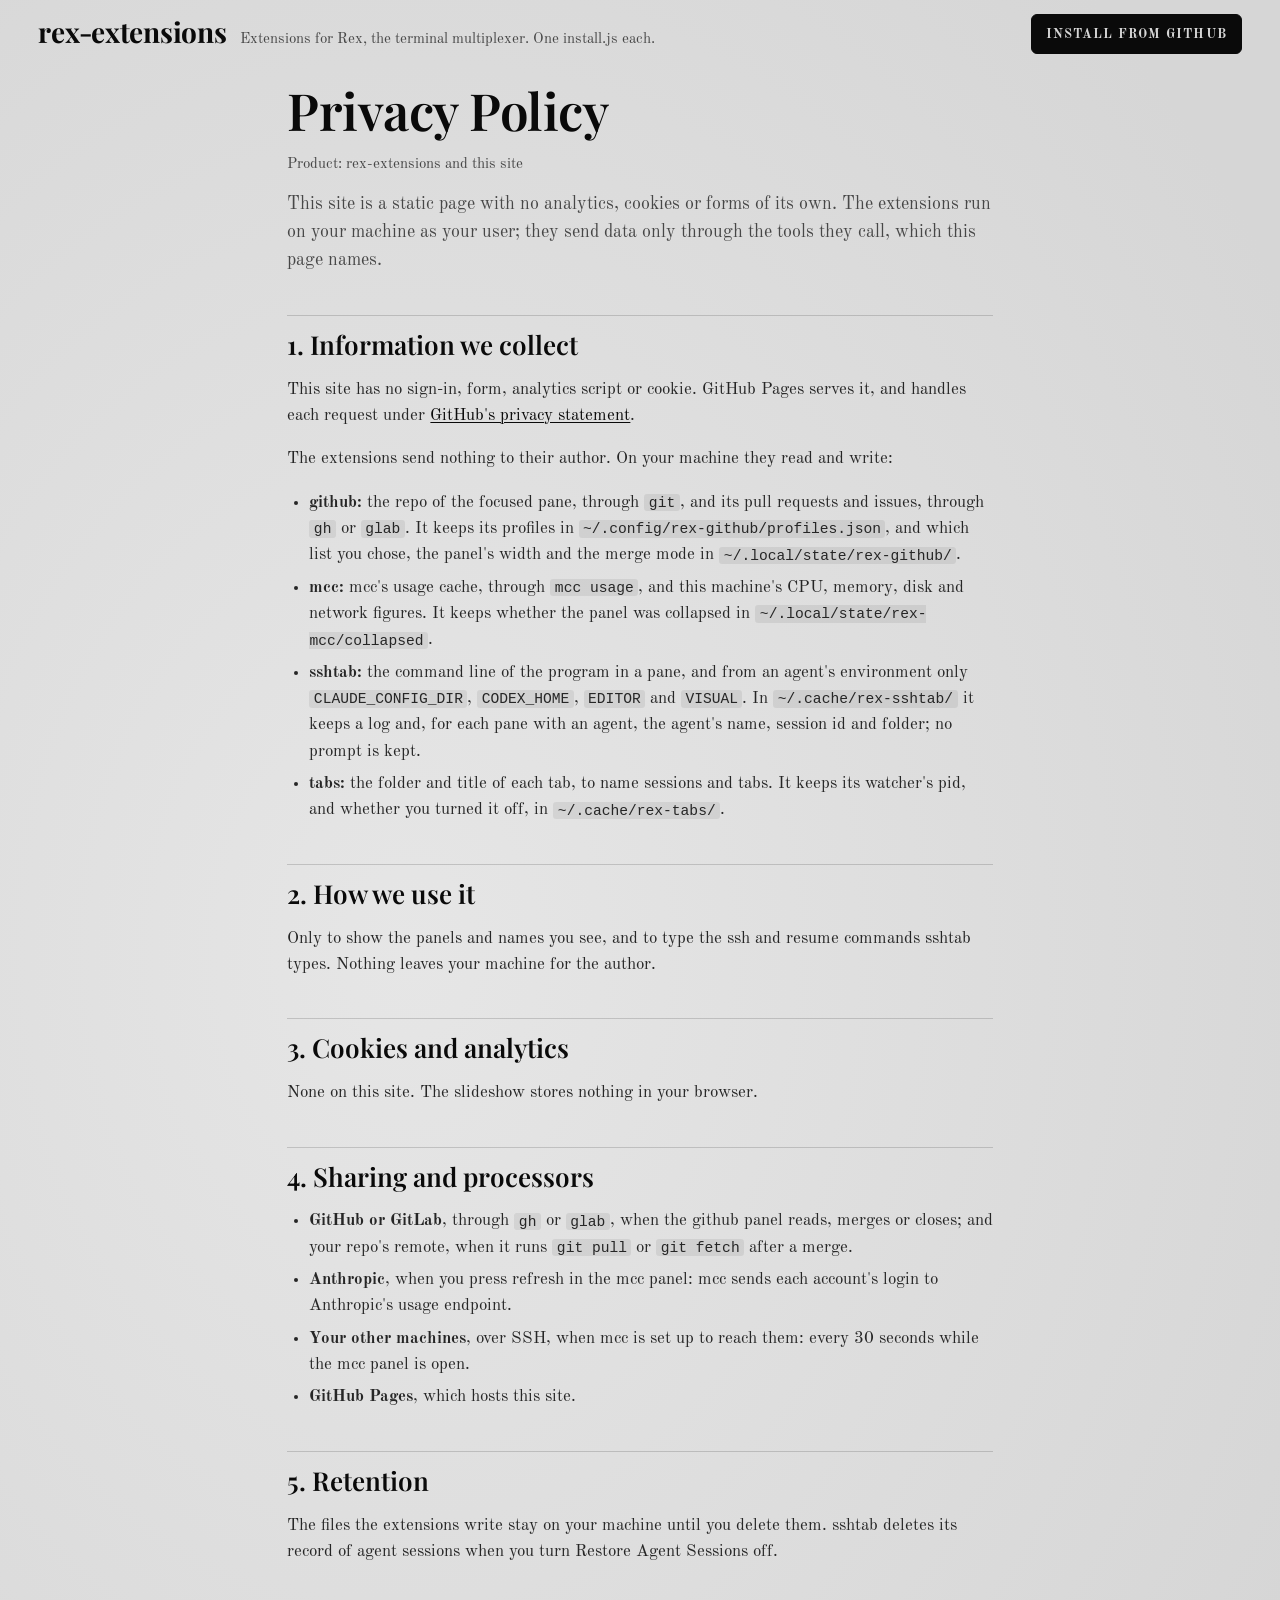
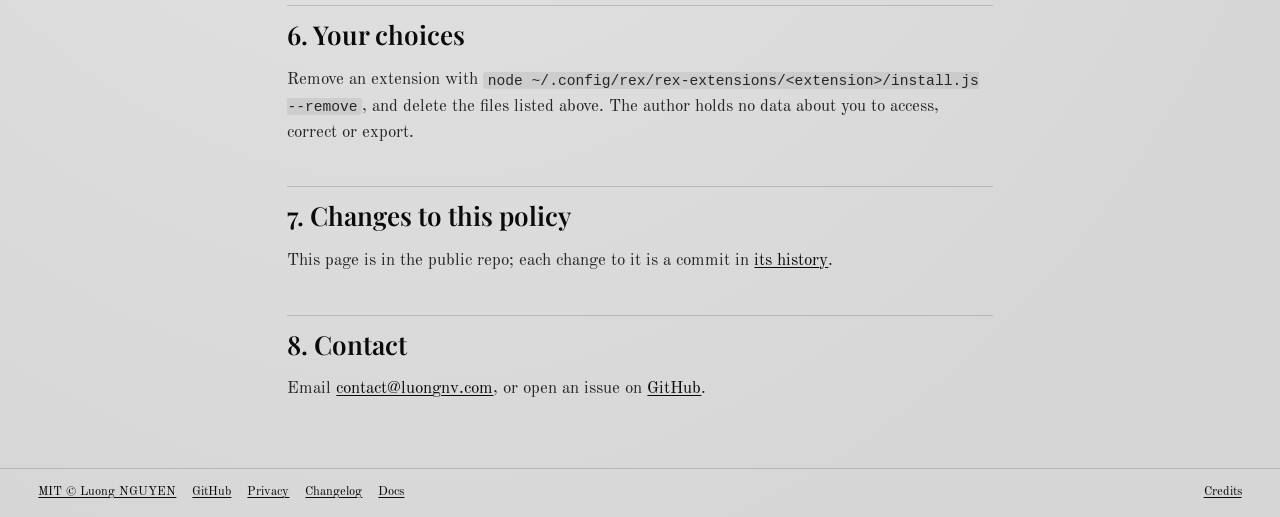
==== landing-page/privacy.html @ 3d594406 "feat(site): landing page slideshow on GitHub Pages A three-slide slideshow in printer-cli's style, e" ====
<!doctype html>
<!-- Draft for legal review: confirm every statement before publishing. -->
<html lang="en" class="doc">
<head>
<meta charset="utf-8">
<meta name="viewport" content="width=device-width, initial-scale=1">
<title>Privacy · rex-extensions</title>
<meta name="description" content="What this site and the rex-extensions read, store and send.">
<meta name="color-scheme" content="light dark">
<meta name="theme-color" content="#d6d6d6" media="(prefers-color-scheme: light)">
<meta name="theme-color" content="#262626" media="(prefers-color-scheme: dark)">
<link rel="icon" href="favicon.svg" type="image/svg+xml">
<link rel="stylesheet" href="styles.css">
</head>
<body>
  <header class="top">
    <div class="brandline">
      <a class="brand" href="index.html">rex-extensions</a>
      <p class="tagline">Extensions for Rex, the terminal multiplexer. One install.js each.</p>
    </div>
    <div class="top-controls">
      <a class="cta" href="https://github.com/luongnv89/rex-extensions#quick-start">Install from GitHub</a>
    </div>
  </header>
  <main class="doc-main">

    <h1>Privacy Policy</h1>
    <p class="meta">Product: rex-extensions and this site</p>
    <p class="lede">This site is a static page with no analytics, cookies or forms of its own. The extensions run on your machine as your user; they send data only through the tools they call, which this page names.</p>

    <h2 id="collect">1. Information we collect</h2>
    <p>This site has no sign-in, form, analytics script or cookie. GitHub Pages serves it, and handles each request under <a href="https://docs.github.com/en/site-policy/privacy-policies/github-general-privacy-statement">GitHub's privacy statement</a>.</p>
    <p>The extensions send nothing to their author. On your machine they read and write:</p>
    <ul>
      <li><strong>github:</strong> the repo of the focused pane, through <code>git</code>, and its pull requests and issues, through <code>gh</code> or <code>glab</code>. It keeps its profiles in <code>~/.config/rex-github/profiles.json</code>, and which list you chose, the panel's width and the merge mode in <code>~/.local/state/rex-github/</code>.</li>
      <li><strong>mcc:</strong> mcc's usage cache, through <code>mcc usage</code>, and this machine's CPU, memory, disk and network figures. It keeps whether the panel was collapsed in <code>~/.local/state/rex-mcc/collapsed</code>.</li>
      <li><strong>sshtab:</strong> the command line of the program in a pane, and from an agent's environment only <code>CLAUDE_CONFIG_DIR</code>, <code>CODEX_HOME</code>, <code>EDITOR</code> and <code>VISUAL</code>. In <code>~/.cache/rex-sshtab/</code> it keeps a log and, for each pane with an agent, the agent's name, session id and folder; no prompt is kept.</li>
      <li><strong>tabs:</strong> the folder and title of each tab, to name sessions and tabs. It keeps its watcher's pid, and whether you turned it off, in <code>~/.cache/rex-tabs/</code>.</li>
    </ul>

    <h2 id="use">2. How we use it</h2>
    <p>Only to show the panels and names you see, and to type the ssh and resume commands sshtab types. Nothing leaves your machine for the author.</p>

    <h2 id="cookies">3. Cookies and analytics</h2>
    <p>None on this site. The slideshow stores nothing in your browser.</p>

    <h2 id="sharing">4. Sharing and processors</h2>
    <ul>
      <li><strong>GitHub or GitLab</strong>, through <code>gh</code> or <code>glab</code>, when the github panel reads, merges or closes; and your repo's remote, when it runs <code>git pull</code> or <code>git fetch</code> after a merge.</li>
      <li><strong>Anthropic</strong>, when you press refresh in the mcc panel: mcc sends each account's login to Anthropic's usage endpoint.</li>
      <li><strong>Your other machines</strong>, over SSH, when mcc is set up to reach them: every 30 seconds while the mcc panel is open.</li>
      <li><strong>GitHub Pages</strong>, which hosts this site.</li>
    </ul>

    <h2 id="retention">5. Retention</h2>
    <p>The files the extensions write stay on your machine until you delete them. sshtab deletes its record of agent sessions when you turn Restore Agent Sessions off.</p>

    <h2 id="choices">6. Your choices</h2>
    <p>Remove an extension with <code>node ~/.config/rex/rex-extensions/&lt;extension&gt;/install.js --remove</code>, and delete the files listed above. The author holds no data about you to access, correct or export.</p>

    <h2 id="changes">7. Changes to this policy</h2>
    <p>This page is in the public repo; each change to it is a commit in <a href="https://github.com/luongnv89/rex-extensions/commits/main/landing-page/privacy.html">its history</a>.</p>

    <h2 id="contact">8. Contact</h2>
    <p>Email <a href="mailto:contact@luongnv.com">contact@luongnv.com</a>, or open an issue on <a href="https://github.com/luongnv89/rex-extensions/issues">GitHub</a>.</p>
  </main>
  <footer class="foot">
    <a href="LICENSE">MIT © Luong NGUYEN</a>
    <a href="https://github.com/luongnv89/rex-extensions">GitHub</a>
    <a href="privacy.html" aria-current="page">Privacy</a>
    <a href="changelog.html">Changelog</a>
    <a href="docs.html">Docs</a>
    <details id="credits" class="credits">
      <summary>Credits</summary>
      <div class="credits-panel" role="group" aria-label="Credits" tabindex="0">
        <p>rex-extensions and this site are under the <a href="LICENSE">MIT licence</a>, © Luong NGUYEN.</p>
        <p>The Rex windows on the slides are simulations drawn in HTML. The repos, people, accounts and numbers in them are examples.</p>
        <p>The fonts are under the SIL OFL 1.1: <a href="fonts/OFL-PlayfairDisplay.txt">Playfair Display</a> and <a href="fonts/OFL-OldStandardTT.txt">Old Standard TT</a>. The design follows the <a href="https://github.com/luongnv89/printer-cli">printer-cli</a> site.</p>
      </div>
    </details>
  </footer>
<script>
  // The credits close on Escape and on a click outside them, as on the slideshow.
  const credits = document.getElementById("credits");
  document.addEventListener("keydown", (e) => { if (e.key === "Escape" && credits.open) { credits.open = false; credits.querySelector("summary").focus(); } });
  document.addEventListener("click", (e) => { if (credits.open && !credits.contains(e.target)) credits.open = false; });
</script>
</body>
</html>
---- landing-page/styles.css ----
/* rex-extensions: the printer-cli light table, reused. Each slide sets a simulated Rex window on a grey mat, with
   the install command and an agent prompt beside it. Every colour is a neutral grey (r = g = b), black or white;
   alpha is used only for shadows, hairlines and tints, so no hue ever appears, inside the terminal too. */

/* Playfair Display for titles and Old Standard TT for text, as on printer-cli's site (SIL OFL, see fonts/). */
@font-face {
  font-family: "Playfair Display";
  src: url("fonts/PlayfairDisplay-Variable.ttf") format("truetype");
  font-weight: 400 900;
  font-display: swap;
}
@font-face {
  font-family: "Old Standard TT";
  src: url("fonts/OldStandard-Regular.ttf") format("truetype");
  font-weight: 400;
  font-display: swap;
}
@font-face {
  font-family: "Old Standard TT";
  src: url("fonts/OldStandard-Bold.ttf") format("truetype");
  font-weight: 700;
  font-display: swap;
}

:root {
  --mat: #d6d6d6;
  --mat-glow: #e6e6e6;
  --ink: #0a0a0a;
  --text: #262626;
  --muted: #474747;
  --hairline: #0a0a0a29;
  --control: #5c5c5c;
  --tint: #0a0a0a12;
  --term: #0a0a0a;
  --term-text: #e0e0e0;
  --term-dim: #949494;
  --term-line: #2e2e2e;
  --term-raise: #1c1c1c;
  --card: #ffffff;
  --card-text: #1a1a1a;
  --card-muted: #4d4d4d;
  --dot: #666666;
  --focus: #0a0a0a;
  --shadow: 0 1px 1px #00000026, 0 8px 16px -6px #00000040, 0 28px 56px -18px #00000066;
  --mono: ui-monospace, SFMono-Regular, Menlo, Consolas, monospace;
  --serif: "Old Standard TT", Georgia, serif;
  --display: "Playfair Display", Georgia, serif;
  --gutter: clamp(16px, 3vw, 40px);
  color-scheme: light dark;
  accent-color: #0a0a0a;
}

@media (prefers-color-scheme: dark) {
  :root {
    --mat: #262626;
    --mat-glow: #303030;
    --ink: #f2f2f2;
    --text: #e0e0e0;
    --muted: #b3b3b3;
    --hairline: #ffffff2e;
    --control: #8c8c8c;
    --tint: #ffffff14;
    --card: #171717;
    --card-text: #ededed;
    --card-muted: #b3b3b3;
    --dot: #8c8c8c;
    --focus: #f2f2f2;
    --shadow: 0 1px 1px #00000066, 0 8px 16px -6px #00000080, 0 28px 56px -18px #000000b3;
    accent-color: #f2f2f2;
  }
}

*, *::before, *::after { box-sizing: border-box; }
[hidden] { display: none !important; }

html, body {
  height: 100%;
  margin: 0;
  overflow: hidden;
}

body {
  background-color: var(--mat);
  /* The light table: a soft glow from under the mat, brightest behind the window. */
  background-image: radial-gradient(110% 85% at 32% 45%, var(--mat-glow), var(--mat) 72%);
  color: var(--text);
  font: 400 17px/1.5 var(--serif);
  -webkit-font-smoothing: antialiased;
}

a { color: var(--ink); text-decoration-thickness: 1px; text-underline-offset: 2px; }
a:visited { color: var(--ink); }
a:hover { text-decoration-thickness: 2px; }

:focus-visible {
  outline: 2px solid;
  outline-color: var(--focus);
  outline-offset: 2px;
}

::selection { background-color: var(--ink); color: var(--mat); }
.cmd ::selection, .win ::selection, pre.code ::selection { background-color: var(--term-text); color: var(--term); }

.sr-only {
  position: absolute;
  width: 1px;
  height: 1px;
  margin: -1px;
  padding: 0;
  overflow: hidden;
  clip-path: inset(50%);
  white-space: nowrap;
  border: 0;
}

.shell {
  height: 100vh;
  height: 100dvh;
  display: grid;
  grid-template-columns: minmax(0, 1fr);
  grid-template-rows: auto minmax(0, 1fr) auto auto;
}

/* --- header ------------------------------------------------------------------------------------ */

.top {
  display: flex;
  align-items: center;
  justify-content: space-between;
  gap: 16px;
  padding: 14px var(--gutter) 6px;
}

/* No logo: a text wordmark in the display serif stands where printer-cli's logo stood. */
.brandline { display: flex; align-items: baseline; gap: 14px; min-width: 0; }
.brand {
  color: var(--ink);
  font: 700 28px/1.1 var(--display);
  letter-spacing: -0.01em;
  text-decoration: none;
  white-space: nowrap;
}
.brand:visited { color: var(--ink); }
.tagline { margin: 0; color: var(--muted); font-size: 15px; white-space: nowrap; overflow: hidden; text-overflow: ellipsis; }

.top-controls { display: flex; align-items: center; gap: 14px; }

.cta {
  display: inline-flex;
  align-items: center;
  min-height: 40px;
  padding: 0 14px;
  border: 1px solid var(--ink);
  border-radius: 6px;
  background-color: var(--ink);
  color: var(--mat);
  font: 700 13px/1 var(--serif);
  letter-spacing: 0.08em;
  text-transform: uppercase;
  text-decoration: none;
  white-space: nowrap;
}
.cta:visited { color: var(--mat); }
.cta:hover { background-color: transparent; color: var(--ink); }

.counter {
  margin: 0;
  color: var(--muted);
  font-size: 15px;
  font-variant-numeric: lining-nums tabular-nums;
  letter-spacing: 0.06em;
}
.counter #current { color: var(--ink); font-weight: 700; }

.ctl {
  display: inline-grid;
  place-items: center;
  width: 40px;
  height: 40px;
  padding: 0;
  border: 1px solid var(--control);
  border-radius: 6px;
  background-color: transparent;
  color: var(--ink);
  cursor: pointer;
  transition: background-color 0.15s ease;
}
.ctl:hover { background-color: var(--tint); }
.ctl:active { transform: translateY(1px); }
.icon { width: 20px; height: 20px; display: block; }

#autoplay[aria-pressed="true"] .icon-play,
#autoplay[aria-pressed="false"] .icon-pause { display: none; }

/* --- the slide ----------------------------------------------------------------------------------- */

.stage { position: relative; min-height: 0; display: grid; }

.noscript { margin: auto; padding: var(--gutter); max-width: 36em; text-align: center; }

.slide {
  display: grid;
  grid-template-columns: minmax(0, 1.45fr) minmax(300px, 1fr);
  gap: clamp(24px, 4vw, 64px);
  min-height: 0;
  padding: 6px var(--gutter) 12px;
}

.mat { position: relative; min-width: 0; min-height: 0; }

/* The rig: the window, as large as fits at 16:10, and under it the steps of the simulation. */
.rig {
  position: absolute;
  inset: 2% 1%;
  display: grid;
  grid-template-rows: minmax(0, 1fr) auto;
  gap: 14px;
}
.frame { position: relative; min-height: 0; container-type: size; }

/* --- the simulated Rex window. Sizes are in em of a font scaled to the window's width, so the whole window
   scales as one picture; --w is that width. ------------------------------------------------------------ */

.win {
  --w: min(100cqw, 160cqh);
  position: absolute;
  inset: 0;
  margin: auto;
  width: var(--w);
  height: calc(var(--w) / 1.6);
  display: grid;
  grid-template-rows: auto minmax(0, 1fr);
  overflow: hidden;
  border-radius: 10px;
  background-color: var(--term);
  color: var(--term-text);
  box-shadow: var(--shadow);
  font: 400 calc(var(--w) / 68) / 1.45 var(--mono);
}
.win-bar {
  position: relative;
  display: flex;
  align-items: center;
  gap: 0.5em;
  padding: 0.55em 0.9em;
  border-bottom: 1px solid var(--term-line);
  color: var(--term-dim);
}
.win-bar i { width: 0.8em; height: 0.8em; border-radius: 50%; background-color: #3d3d3d; }
.win-bar b { position: absolute; left: 0; right: 0; text-align: center; font-weight: 400; pointer-events: none; }
.win-body { display: grid; grid-template-columns: 19% minmax(0, 1fr); min-height: 0; }

.side {
  padding: 0.8em 0.6em;
  border-right: 1px solid var(--term-line);
  background-color: #111111;
  overflow: hidden;
}
.sess { padding: 0 0.4em 0.3em; color: var(--term-dim); font-weight: 700; white-space: nowrap; }
.tab { padding: 0.15em 0.4em; border-radius: 0.3em; color: var(--term-dim); white-space: nowrap; overflow: hidden; text-overflow: ellipsis; }
.tab.cur { background-color: #2b2b2b; color: #ffffff; }

.main { display: flex; flex-direction: column; min-width: 0; min-height: 0; position: relative; }
.panes { flex: 1 1 0; display: flex; min-height: 0; }
.pane {
  position: relative;
  flex: 1 1 0;
  min-width: 0;
  overflow: hidden;
  padding: 0.7em 0.9em;
  transition: flex-grow 0.5s cubic-bezier(0.2, 0.7, 0.2, 1), flex-basis 0.5s cubic-bezier(0.2, 0.7, 0.2, 1);
}
.pane + .pane { border-left: 1px solid var(--term-line); }
/* A pane that opens during the simulation grows from nothing. */
.pane.grow { flex: 0 0 0; padding-inline: 0; border-left-width: 0; }
.pane.grow.on { padding-inline: 0.9em; border-left-width: 1px; }
.pane.agent.on { flex: 1 1 0; }
.pane.gh.on { flex: 0 0 43%; }
.plabel { margin-bottom: 0.4em; color: var(--term-dim); }

.tx { margin: 0; font: inherit; white-space: pre-wrap; overflow-wrap: anywhere; }
.ps, .dim { color: var(--term-dim); }
.hi { color: #ffffff; font-weight: 700; }
.cur-blk { display: inline-block; width: 0.6em; background-color: var(--term-text); animation: blink 1s steps(1) infinite; }
@keyframes blink { 50% { opacity: 0; } }
.frozen .cur-blk { animation: none; } /* paused means nothing moves, the cursor included */

/* The github panel, drawn with rows rather than one block of text so its right-hand columns line up. */
.gh { white-space: nowrap; }
.gh-head { display: flex; justify-content: space-between; font-weight: 700; color: #ffffff; }
.gh-head span { color: var(--term-dim); font-weight: 400; }
.gh-labels { color: var(--term-dim); overflow: hidden; text-overflow: ellipsis; }
.rule { height: 0; margin: 0.45em 0; border-top: 1px solid var(--term-line); }
.switch { display: grid; grid-template-columns: 1fr 1fr; text-align: center; }
.switch span { padding: 0.1em 0; color: var(--term-dim); }
.switch span.cur { background-color: var(--term-text); color: var(--term); font-weight: 700; }
.item { padding: 0.3em 0 0.3em 0.9em; border-left: 0.25em solid transparent; }
.item.cur { border-left-color: var(--term-text); background-color: var(--term-raise); }
.item .t { color: #ffffff; overflow: hidden; text-overflow: ellipsis; }
.item .m { display: flex; gap: 0.6em; color: var(--term-dim); }
.item .m .grow-x { flex: 1; overflow: hidden; text-overflow: ellipsis; }
.btns { display: flex; gap: 0.6em; margin-top: 0.25em; }
.btn { padding: 0 0.5em; border: 1px solid #5c5c5c; border-radius: 0.25em; color: var(--term-text); }
.btn.on { background-color: var(--term-text); color: var(--term); }
.hints { position: absolute; left: 0.9em; right: 0.9em; bottom: 0.6em; color: var(--term-dim); overflow: hidden; text-overflow: ellipsis; }

/* The mcc strip, along the bottom of the tab: it rises from nothing when the key is pressed. */
.strip {
  flex: 0 0 0;
  overflow: hidden;
  border-top: 0 solid var(--term-line);
  transition: flex-basis 0.5s cubic-bezier(0.2, 0.7, 0.2, 1);
}
.strip.on { flex-basis: 47%; border-top-width: 1px; }
.strip .tx { padding: 0.5em 0.9em; white-space: pre; overflow: hidden; }

.box-term { color: var(--term-dim); }

/* A key being pressed: shown over the window for as long as the simulation holds it. */
.keys {
  position: absolute;
  left: 50%;
  bottom: 9%;
  z-index: 3;
  display: flex;
  gap: 0.4em;
  translate: -50% 0;
  animation: press 0.25s cubic-bezier(0.2, 0.7, 0.2, 1) both;
}
.keys kbd {
  min-width: 2.2em;
  padding: 0.35em 0.6em;
  border: 1px solid #ffffff59;
  border-bottom-width: 3px;
  border-radius: 0.4em;
  background-color: #f2f2f2;
  color: #0a0a0a;
  font: 700 1.5em/1 var(--mono);
  text-align: center;
  box-shadow: 0 0.4em 1.2em #00000080;
}
@keyframes press { from { opacity: 0; scale: 0.9; } }

/* Rex restarting: the window goes dark for a moment. */
.blank {
  position: absolute;
  inset: 0;
  z-index: 2;
  display: grid;
  place-items: center;
  background-color: var(--term);
  color: var(--term-dim);
  animation: fade 0.3s both;
}

/* The steps of the simulation, like the captions under a proof: the one playing is in ink. */
.steps {
  display: flex;
  justify-content: center;
  flex-wrap: wrap;
  gap: 4px 22px;
  margin: 0;
  padding: 0;
  list-style: none;
  counter-reset: step;
  color: var(--muted);
  font-size: 14px;
}
.steps li { counter-increment: step; padding-top: 6px; border-top: 2px solid transparent; transition: color 0.2s ease, border-color 0.2s ease; }
.steps li::before { content: counter(step) "  "; font-weight: 700; }
.steps li.on { color: var(--ink); }
.steps li.cur { border-top-color: var(--ink); font-weight: 700; }
.steps kbd { font: inherit; }

/* --- the text panel --------------------------------------------------------------------------------- */

.panel {
  min-width: 0;
  min-height: 0;
  overflow-y: auto;
  display: flex;
  flex-direction: column;
  padding: 4px 2px;
}
.panel-inner { margin-block: auto; display: flex; flex-direction: column; gap: 14px; max-width: 34em; }

.group {
  margin: 0;
  color: var(--muted);
  font-size: 13px;
  font-weight: 700;
  letter-spacing: 0.16em;
  text-transform: uppercase;
}

.title {
  margin: 0;
  color: var(--ink);
  font-family: var(--display);
  font-size: clamp(30px, 3.3vw, 48px);
  font-weight: 600;
  line-height: 1.05;
  letter-spacing: -0.01em;
}

.blurb { margin: 0 0 4px; font-size: 18px; line-height: 1.45; }

.box { border-radius: 6px; }
.box-head {
  display: flex;
  align-items: center;
  justify-content: space-between;
  gap: 12px;
  padding: 8px 8px 0 16px;
}
.label {
  font-size: 12px;
  font-weight: 700;
  letter-spacing: 0.14em;
  text-transform: uppercase;
}

.copy {
  min-width: 72px;
  min-height: 32px;
  padding: 6px 10px;
  border: 1px solid;
  border-radius: 4px;
  background-color: transparent;
  color: inherit;
  font: 700 12px/1 var(--serif);
  letter-spacing: 0.1em;
  text-transform: uppercase;
  cursor: pointer;
}

.cmd {
  background-color: var(--term);
  color: var(--term-text);
  box-shadow: var(--shadow);
  --focus: #ffffff;
}
.cmd .label { color: var(--term-dim); }
.cmd .copy { border-color: #ffffff73; }
.cmd .copy:hover { background-color: #ffffff1f; }
.cmd pre {
  margin: 0;
  padding: 8px 16px 14px;
  font: 14px/1.6 var(--mono);
  white-space: pre-wrap;
  overflow-wrap: anywhere;
}
.cmd .line { display: block; padding-left: 2ch; text-indent: -2ch; }
.cmd .ps { user-select: none; }

.ask {
  background-color: var(--card);
  color: var(--card-text);
  border: 1px solid var(--hairline);
}
.ask .label { color: var(--card-muted); }
.ask .copy { border-color: var(--control); }
.ask .copy:hover { background-color: var(--tint); }
.ask p { margin: 0; padding: 6px 16px 14px; font-size: 17px; line-height: 1.45; }

.slide .rig, .slide .panel-inner > * { animation: settle 0.5s cubic-bezier(0.2, 0.7, 0.2, 1) both; }
.slide .panel-inner > *:nth-child(2) { animation-delay: 0.05s; }
.slide .panel-inner > *:nth-child(3) { animation-delay: 0.1s; }
.slide .panel-inner > *:nth-child(4) { animation-delay: 0.15s; }
.slide .panel-inner > *:nth-child(5) { animation-delay: 0.2s; }
@keyframes settle { from { opacity: 0; translate: 0 8px; } }
@keyframes fade { from { opacity: 0; } }

/* --- progress, ticks, footer ------------------------------------------------------------------------ */

.bar { padding: 0 var(--gutter); }

.progress { height: 2px; background-color: var(--hairline); overflow: hidden; }
.progress span {
  display: block;
  height: 100%;
  background-color: var(--ink);
  transform: scaleX(0);
  transform-origin: left center;
}

.nav-row { display: flex; align-items: center; gap: 8px; padding: 6px 0 2px; }

.dots {
  position: relative;
  flex: 1;
  min-width: 0;
  display: flex;
  justify-content: safe center;
  overflow-x: auto;
  scrollbar-width: none;
}
.dots::-webkit-scrollbar { display: none; }
.dot {
  flex: none;
  display: grid;
  place-items: center;
  width: 24px;
  height: 36px;
  padding: 0;
  border: 0;
  background-color: transparent;
  cursor: pointer;
}
.dot::before {
  content: "";
  width: 3px;
  height: 12px;
  background-color: var(--dot);
  transition: height 0.2s ease, background-color 0.2s ease;
}
.dot:hover::before { background-color: var(--ink); }
.dot[aria-current="true"]::before { height: 24px; width: 4px; background-color: var(--ink); }
.dots :focus-visible { outline-offset: -2px; }

.foot {
  position: relative;
  display: flex;
  flex-wrap: wrap;
  align-items: center;
  gap: 0 16px;
  padding: 2px var(--gutter) 12px;
  color: var(--muted);
  font-size: 12.5px;
  line-height: 1.5;
}
.foot p { margin: 0; }
.credits { margin-left: auto; }
.foot > a, .credits summary { display: flex; align-items: center; min-width: 24px; min-height: 24px; }
.credits summary { justify-content: flex-end; }
.credits summary {
  color: var(--ink);
  text-decoration: underline;
  text-decoration-thickness: 1px;
  text-underline-offset: 2px;
  cursor: pointer;
  list-style: none;
}
.credits summary::-webkit-details-marker { display: none; }
.credits summary:hover { text-decoration-thickness: 2px; }
.credits-panel {
  position: absolute;
  z-index: 2;
  right: var(--gutter);
  bottom: 100%;
  width: min(34em, 100% - 2 * var(--gutter));
  max-height: calc(100vh - 100% - 8px);
  max-height: calc(100dvh - 100% - 8px);
  overflow-y: auto;
  padding: 14px 16px;
  border: 1px solid var(--control);
  border-radius: 6px;
  background-color: var(--card);
  color: var(--card-text);
  box-shadow: var(--shadow);
  font-size: 14px;
  line-height: 1.45;
}
.credits-panel p + p { margin-top: 8px; }
.credits-panel:focus-visible { outline-offset: -4px; }

/* --- companion pages: the same paper and type, as a page that scrolls ------------------------------- */

html.doc, html.doc body { height: auto; overflow: visible; }
html.doc body { min-height: 100vh; display: flex; flex-direction: column; }
.doc-main { flex: 1; width: 100%; max-width: 46em; margin: 0 auto; padding: 18px var(--gutter) 48px; }
.doc-main h1 { margin: 6px 0 4px; color: var(--ink); font: 600 clamp(34px, 4vw, 52px)/1.05 var(--display); letter-spacing: -0.01em; }
.doc-main h2 { margin: 40px 0 8px; padding-top: 14px; border-top: 1px solid var(--hairline); color: var(--ink); font: 600 26px/1.15 var(--display); }
.doc-main h3 { margin: 24px 0 6px; color: var(--ink); font-size: 13px; font-weight: 700; letter-spacing: 0.16em; text-transform: uppercase; }
.doc-main p, .doc-main li { font-size: 17px; line-height: 1.55; }
.doc-main ul, .doc-main ol { padding-left: 1.3em; }
.doc-main li + li { margin-top: 6px; }
.doc-main .lede { margin-top: 0; color: var(--muted); font-size: 18px; }
.doc-main .meta { color: var(--muted); font-size: 15px; }
.doc-main code { font: 0.86em var(--mono); padding: 0.05em 0.3em; border-radius: 3px; background-color: var(--tint); }
.doc-main pre.code {
  overflow-x: auto;
  margin: 12px 0;
  padding: 12px 16px;
  border-radius: 6px;
  background-color: var(--term);
  color: var(--term-text);
  box-shadow: var(--shadow);
  font: 14px/1.6 var(--mono);
}
.doc-main pre.code code { padding: 0; background: none; font: inherit; }
.doc-main table { width: 100%; margin: 12px 0; border-collapse: collapse; font-size: 15.5px; }
.doc-main th, .doc-main td { padding: 8px 10px 8px 0; border-bottom: 1px solid var(--hairline); text-align: left; vertical-align: top; }
.doc-main th { color: var(--muted); font-size: 12px; letter-spacing: 0.12em; text-transform: uppercase; }
.table-wrap { overflow-x: auto; }
.doc .foot { padding-top: 12px; border-top: 1px solid var(--hairline); }

/* --- narrow screens: the window above, the text below; only the text panel may scroll -------------- */

@media (max-width: 767px) {
  .slide {
    grid-template-columns: minmax(0, 1fr);
    grid-template-rows: minmax(200px, 46%) minmax(0, 1fr);
    gap: 10px;
  }
  .rig { inset: 0; gap: 8px; }
  .steps { font-size: 12px; gap: 2px 14px; }
  .panel-inner { margin-block: 0; gap: 10px; }
  .title { font-size: 26px; }
  .blurb { font-size: 16px; }
  .ask p { font-size: 16px; }
  .cmd pre { font-size: 13px; }
  .brand { font-size: 22px; }
  .tagline, .cta-wide { display: none; }
  .top-controls { gap: 10px; }
  .foot { font-size: 11.5px; padding-block: 0 4px; gap: 0 8px; }
  .ctl { width: 44px; height: 44px; }
  .copy { min-height: 44px; }
  .dot { height: 44px; }
  .foot > a, .credits summary { min-width: 44px; min-height: 44px; }
}
@media (max-width: 1100px) { .tagline { display: none; } }
/* A phone: the header keeps the wordmark, the install link and Autoplay; the counter gives way (the ticks say it). */
@media (max-width: 520px) {
  .brand { font-size: 19px; }
  .counter { display: none; }
  .cta { min-height: 44px; padding: 0 10px; font-size: 11px; letter-spacing: 0.04em; }
}

@media (any-pointer: coarse) {
  .ctl { width: 44px; height: 44px; }
  .copy { min-height: 44px; }
  .dot { height: 44px; }
  .foot > a, .credits summary { min-width: 44px; min-height: 44px; }
  .foot { padding-block: 0 4px; }
}

@media (max-height: 500px) {
  .top { padding-block: 4px 2px; }
  .brand { font-size: 20px; }
  .nav-row { padding-block: 2px 0; }
  .foot { padding-block: 0 4px; }
  .foot > a, .credits summary { min-width: 32px; min-height: 32px; }
  .slide { padding-block: 4px 6px; }
  .steps { display: none; }
  .panel-inner { gap: 8px; }
  .title { font-size: 22px; }
  .blurb { font-size: 15px; }
}

@media (max-width: 767px) and (max-height: 500px) {
  .slide {
    grid-template-columns: minmax(0, 3fr) minmax(0, 2fr);
    grid-template-rows: minmax(0, 1fr);
    gap: 12px;
  }
  .box-head { flex-wrap: wrap; }
}

@media (prefers-reduced-motion: reduce) {
  *, *::before, *::after {
    animation: none !important;
    transition: none !important;
  }
}
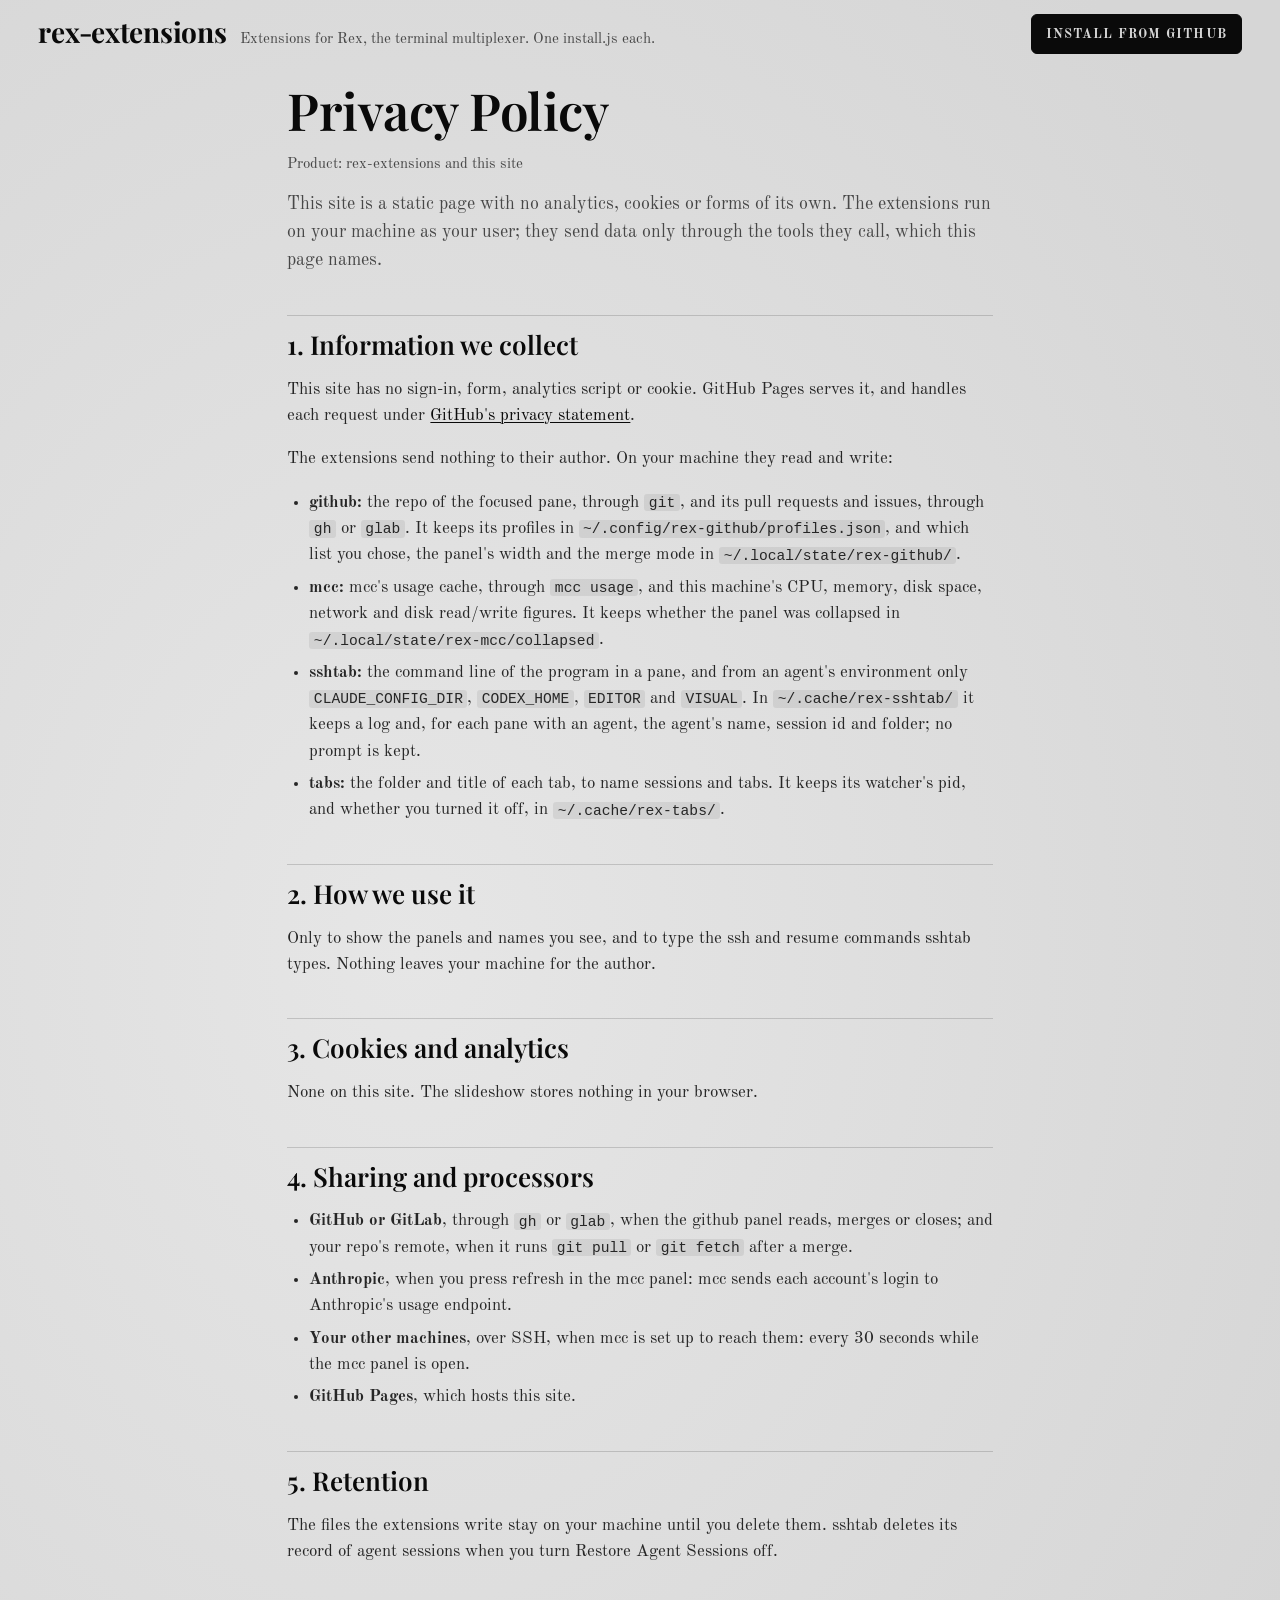
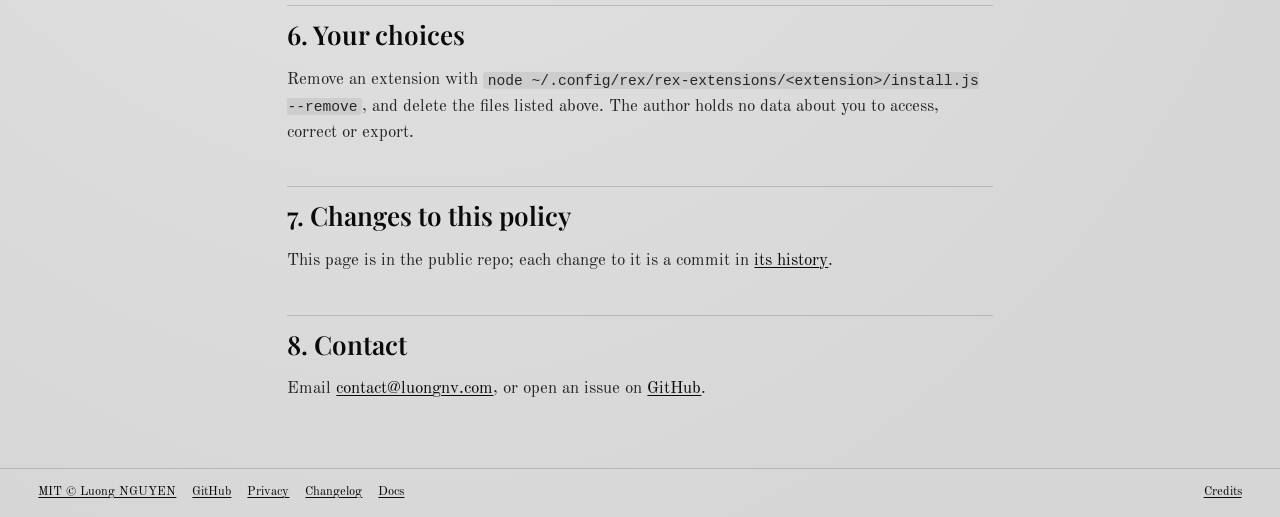
==== commit 0f65e2ee: "feat(mcc): show disk read/write speed, machine stats on two lines Read each physical disk's bytes re" ====
--- a/landing-page/privacy.html
+++ b/landing-page/privacy.html
@@ -33,7 +33,7 @@
     <p>The extensions send nothing to their author. On your machine they read and write:</p>
     <ul>
       <li><strong>github:</strong> the repo of the focused pane, through <code>git</code>, and its pull requests and issues, through <code>gh</code> or <code>glab</code>. It keeps its profiles in <code>~/.config/rex-github/profiles.json</code>, and which list you chose, the panel's width and the merge mode in <code>~/.local/state/rex-github/</code>.</li>
-      <li><strong>mcc:</strong> mcc's usage cache, through <code>mcc usage</code>, and this machine's CPU, memory, disk and network figures. It keeps whether the panel was collapsed in <code>~/.local/state/rex-mcc/collapsed</code>.</li>
+      <li><strong>mcc:</strong> mcc's usage cache, through <code>mcc usage</code>, and this machine's CPU, memory, disk space, network and disk read/write figures. It keeps whether the panel was collapsed in <code>~/.local/state/rex-mcc/collapsed</code>.</li>
       <li><strong>sshtab:</strong> the command line of the program in a pane, and from an agent's environment only <code>CLAUDE_CONFIG_DIR</code>, <code>CODEX_HOME</code>, <code>EDITOR</code> and <code>VISUAL</code>. In <code>~/.cache/rex-sshtab/</code> it keeps a log and, for each pane with an agent, the agent's name, session id and folder; no prompt is kept.</li>
       <li><strong>tabs:</strong> the folder and title of each tab, to name sessions and tabs. It keeps its watcher's pid, and whether you turned it off, in <code>~/.cache/rex-tabs/</code>.</li>
     </ul>
